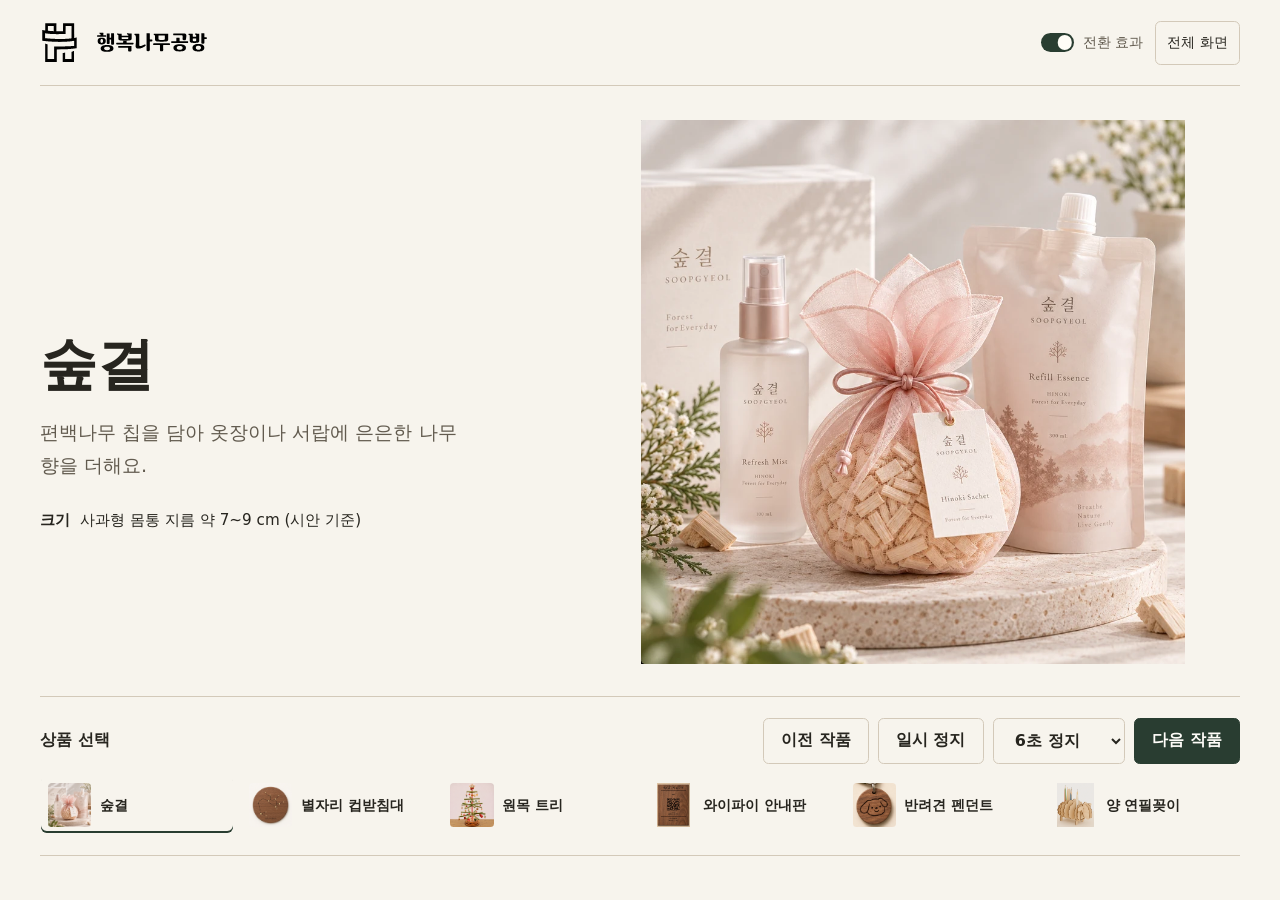
==== index.html @ fac93726 "Publish Happy Furniture Workshop portfolio" ====
<!doctype html>
<html lang="ko">
<head>
  <meta charset="utf-8">
  <meta name="viewport" content="width=device-width, initial-scale=1">
  <meta name="description" content="행복나무공방의 향기 주머니부터 별자리 컵받침까지, 여섯 가지 작품을 만나보세요.">
  <title>행복나무공방 · 작품 포트폴리오</title>
  <link rel="icon" href="assets/happy_furniture_ci_symbol_vector.svg?v=transparent" type="image/svg+xml">
  <link rel="stylesheet" href="styles.css?v=product-thumbnails">
  <script defer src="assets/particle-samples.js"></script>
  <script defer src="assets/particle-lightness.js"></script>
  <script defer src="portfolio.js?v=product-thumbnails"></script>
</head>
<body>
  <header class="masthead page-width">
    <div class="identity">
      <img class="identity-mark" src="assets/happy_furniture_ci_symbol_vector.svg?v=transparent" alt="">
      <img class="identity-name" src="assets/happy_furniture_wordmark_vector.svg?v=transparent" alt="행복나무공방">
    </div>
    <div class="display-controls">
      <label class="motion-control">
        <input type="checkbox" id="motion" checked>
        <span class="switch" aria-hidden="true"></span>
        <span>전환 효과</span>
      </label>
      <button type="button" id="fullscreen">전체 화면</button>
    </div>
  </header>

  <main class="page-width">
    <section class="showcase" id="showcase" aria-label="선택한 작품" aria-roledescription="슬라이드">
      <div class="project-name">
        <h1 id="title">숲결</h1>
      </div>
      <figure class="visual" id="visual">
        <img id="photo" src="assets/01-soopgyeol.webp" alt="편백나무 칩을 담은 분홍빛 향기 주머니와 숲결 패키지" width="898" height="898" fetchpriority="high">
      </figure>
      <div class="project-info" id="details">
        <p id="description">편백나무 칩을 담아 옷장이나 서랍에 은은한 나무 향을 더해요.</p>
        <dl class="product-size"><dt>크기</dt><dd id="size">사과형 몸통 지름 약 7~9 cm (시안 기준)</dd></dl>
      </div>
      <canvas id="particles" aria-hidden="true" hidden></canvas>
    </section>

    <nav class="collection" aria-labelledby="collection-heading">
      <div class="collection-bar">
        <h2 id="collection-heading">상품 선택</h2>
        <div class="project-controls">
          <button type="button" id="previous">이전 작품</button>
          <button type="button" id="autoplay">일시 정지</button>
          <select id="hold-duration" aria-label="상품 정지 시간">
            <option value="3">3초 정지</option>
            <option value="6" selected>6초 정지</option>
            <option value="10">10초 정지</option>
            <option value="15">15초 정지</option>
            <option value="20">20초 정지</option>
            <option value="30">30초 정지</option>
          </select>
          <button type="button" id="next">다음 작품</button>
        </div>
      </div>
      <ul id="works"></ul>
    </nav>
    <p class="sr-only" id="announcement" role="status" aria-atomic="true"></p>
  </main>
</body>
</html>
---- styles.css ----
:root {
  color-scheme: light;
  --paper: #f7f4ed;
  --ink: #27251f;
  --muted: #625b4f;
  --line: #d3c9b9;
  --accent: #72523b;
  --forest: #293d31;
  --serif: "Noto Serif KR", "Nanum Myeongjo", Batang, Georgia, serif;
  --sans: "Noto Sans KR", "Apple SD Gothic Neo", "Malgun Gothic", system-ui, sans-serif;
  font-family: var(--sans);
  background: var(--paper);
  color: var(--ink);
}

*, *::before, *::after { box-sizing: border-box; }
html, body:is(:fullscreen, .presentation) { scrollbar-width: none; }
body { margin: 0; }
button, input, select { font: inherit; }
button { touch-action: manipulation; }
button:focus-visible, select:focus-visible, input:focus-visible + .switch {
  outline: 3px solid #a36c40;
  outline-offset: 4px;
}
[hidden] { display: none !important; }

.page-width { width: min(100% - 5rem, 77rem); margin-inline: auto; }
.masthead {
  display: flex;
  justify-content: space-between;
  align-items: center;
  min-height: 5.375rem;
  gap: 1rem;
  border-bottom: 1px solid var(--line);
}
.identity { display: flex; align-items: center; gap: .8rem; }
.identity-mark { width: 2.45rem; height: 2.65rem; object-fit: contain; flex: none; }
.identity-name { display: block; width: 7.5rem; height: auto; }
.display-controls { display: flex; flex: none; align-items: center; gap: .75rem; }
.display-controls button {
  min-height: 2.75rem;
  padding: .35rem .7rem;
  border: 1px solid var(--line);
  border-radius: .35rem;
  color: var(--ink);
  background: transparent;
  font-size: .875rem;
  cursor: pointer;
}
.display-controls button:hover { background: #eee6d9; }
.motion-control {
  display: flex;
  align-items: center;
  gap: .55rem;
  min-height: 2.75rem;
  cursor: pointer;
  white-space: nowrap;
  color: var(--muted);
  font-size: .875rem;
}
.motion-control input { position: absolute; opacity: 0; width: 1px; height: 1px; }
.switch { width: 2.05rem; height: 1.18rem; border-radius: 1rem; background: #80796d; padding: .15rem; }
.switch::before { content: ""; display: block; width: .88rem; height: .88rem; border-radius: 50%; background: #fffdf7; }
.motion-control input:checked + .switch { background: var(--forest); }
.motion-control input:checked + .switch::before { transform: translateX(.86rem); }
.motion-control:has(input:disabled) { cursor: default; }

.showcase {
  position: relative;
  display: grid;
  grid-template-columns: minmax(0, .86fr) minmax(0, 1.14fr);
  grid-template-areas: "heading photo" "info photo";
  grid-template-rows: 1.03fr 1fr;
  column-gap: clamp(1.5rem, 4vw, 4.5rem);
  min-height: 27.5rem;
  margin-top: 2.15rem;
}
.project-name { grid-area: heading; align-self: end; }
h1 {
  font-family: var(--serif);
  font-size: clamp(2.55rem, 4.45vw, 4.4rem);
  font-weight: 700;
  line-height: 1.12;
  word-break: keep-all;
  overflow-wrap: break-word;
  margin: 0;
  text-wrap: balance;
}
.visual {
  grid-area: photo;
  display: grid;
  place-items: center;
  position: relative;
  margin: 0;
  height: clamp(28rem, 45vw, 34rem);
  overflow: hidden;
  border-radius: 0;
  background: transparent;
}
.visual img { position: absolute; inset: 0; width: 100%; height: 100%; object-fit: contain; display: block; }
.project-info { grid-area: info; align-self: start; }
.project-info p {
  max-width: 27rem;
  min-height: 3.5em;
  margin: 1.2rem 0 1.55rem;
  color: var(--muted);
  font-size: clamp(1.06rem, 1.5vw, 1.22rem);
  line-height: 1.72;
  word-break: keep-all;
}
.product-size { display: flex; gap: .65rem; align-items: baseline; margin: 0; color: var(--ink); font-size: .95rem; line-height: 1.6; }
.product-size dt { flex: none; font-weight: 700; }
.product-size dd { margin: 0; word-break: keep-all; font-variant-numeric: tabular-nums; }
.showcase[data-transitioning] .product-size { visibility: hidden; }
.project-controls { display: flex; flex-wrap: wrap; gap: .55rem; }
.project-controls :is(button, select) {
  min-height: 2.85rem;
  padding: .62rem 1.08rem;
  border: 1px solid var(--line);
  border-radius: .35rem;
  color: var(--ink);
  background: transparent;
  font-weight: 650;
  cursor: pointer;
}
.project-controls button:hover { background: #eee6d9; }
.project-controls #next { border-color: var(--forest); background: var(--forest); color: #fffdf9; }
.project-controls #next:hover { background: #385343; }
#particles { position: absolute; inset: 0; width: 100%; height: 100%; pointer-events: none; z-index: 2; }
.showcase[data-transitioning] #photo { opacity: 0; }

.collection { margin-top: 2rem; border-block: 1px solid var(--line); padding: 1.3rem 0; }
.collection-bar { display: flex; gap: .75rem; justify-content: space-between; align-items: center; flex-wrap: wrap; margin-bottom: .75rem; }
.collection h2 { margin: 0; font-size: 1rem; font-weight: 750; }
.collection ul { list-style: none; margin: 0; padding: 0; display: grid; grid-template-columns: repeat(6, minmax(0, 1fr)); gap: .45rem; }
.collection li button {
  width: 100%;
  height: 100%;
  display: flex;
  align-items: center;
  text-align: left;
  gap: .52rem;
  min-height: 3.65rem;
  padding: .32rem .44rem;
  background: transparent;
  border: 1px solid transparent;
  border-radius: .42rem;
  color: var(--ink);
  cursor: pointer;
  font-size: .875rem;
  font-weight: 650;
  line-height: 1.35;
  word-break: keep-all;
}
.collection li button:hover { background: #eee8da; }
.collection li button[aria-current="true"] { box-shadow: inset 0 -2px var(--forest); }
.project-thumbnail {
  --thumbnail-size: 2.7rem;
  display: grid;
  place-items: center;
  flex: none;
  width: var(--thumbnail-size);
  height: var(--thumbnail-size);
  overflow: hidden;
  border-radius: .24rem;
}
.project-thumbnail > img { display: block; width: 100%; height: 100%; object-fit: cover; }
.thumbnail-crop { position: relative; display: block; overflow: hidden; }
.thumbnail-crop img { position: absolute; display: block; max-width: none; }
.project-label { min-width: 0; overflow-wrap: anywhere; }
.sr-only { position: absolute; width: 1px; height: 1px; overflow: hidden; clip-path: inset(50%); white-space: nowrap; }

@media (max-width: 66rem) {
  .page-width { width: calc(100% - 3rem); }
  .collection ul { grid-template-columns: repeat(3, minmax(0, 1fr)); }
}
@media (max-width: 47rem) {
  .page-width { width: calc(100% - 2rem); }
  .masthead { min-height: 4.25rem; }
  .identity-mark { width: 2rem; height: 2.2rem; }
  .identity-name { width: 6.6rem; }
  .identity { gap: .55rem; }
  .showcase {
    grid-template: "heading" auto "photo" auto "info" auto / minmax(0, 1fr);
    margin-top: 1.4rem;
    min-height: 0;
    row-gap: .85rem;
  }
  h1 { font-size: clamp(2rem, 7.1vw, 3.15rem); text-wrap: initial; }
  .visual { height: clamp(15rem, 88vw, 27rem); }
  .project-info p { min-height: 0; margin: 0 0 .85rem; font-size: 1.02rem; }
  .project-controls :is(button, select) { flex: 1 1 auto; padding-inline: .45rem; }
  .collection { margin-top: 1.25rem; padding-top: .85rem; }
  .collection ul { gap: .32rem; }
  .collection li button { gap: .32rem; min-height: 3rem; padding: .24rem; }
  .project-thumbnail { --thumbnail-size: 2rem; }
}
@media (max-width: 23rem) {
  .collection ul { grid-template-columns: repeat(2,minmax(0,1fr)); }
}

body:is(:fullscreen, .presentation) {
  display: flex;
  flex-direction: column;
  height: 100dvh;
  padding-block: env(safe-area-inset-top) max(.5rem, env(safe-area-inset-bottom));
  background: var(--paper);
  overflow: auto;
}
body.presentation { position: fixed; inset: 0; z-index: 5; }
:is(:fullscreen, .presentation) .masthead { flex: none; min-height: 3.75rem; }
:is(:fullscreen, .presentation) main {
  flex: 1;
  display: grid;
  grid-template-rows: minmax(0, 1fr) auto;
  min-height: 0;
}
:is(:fullscreen, .presentation) .showcase { margin-top: .65rem; min-height: 0; }
:is(:fullscreen, .presentation) .visual { height: auto; min-height: 0; }
:is(:fullscreen, .presentation) h1 { font-size: clamp(1.55rem, min(4vw, 6dvh), 3.75rem); }
:is(:fullscreen, .presentation) .project-info p { margin: .6rem 0; min-height: 0; }
:is(:fullscreen, .presentation) .collection { margin-top: .65rem; padding-block: .6rem; }

@media (max-width: 47rem) and (orientation: portrait) {
  :is(:fullscreen, .presentation) .showcase {
    grid-template-rows: auto minmax(0, 1fr) auto;
    row-gap: .45rem;
  }
  :is(:fullscreen, .presentation) .collection ul { grid-template-columns: repeat(3, minmax(0, 1fr)); }
  :is(:fullscreen, .presentation) .collection-bar { gap: .4rem; margin-bottom: .35rem; }
  :is(:fullscreen, .presentation) .project-info p { font-size: .95rem; line-height: 1.5; }
  :is(:fullscreen, .presentation) .product-size { font-size: .85rem; }
  :is(:fullscreen, .presentation) .collection li button { font-size: .75rem; min-height: 2.75rem; }
  :is(:fullscreen, .presentation) .project-thumbnail { --thumbnail-size: 1.45rem; }
  :is(:fullscreen, .presentation) .project-controls { gap: .35rem; }
  :is(:fullscreen, .presentation) .project-controls :is(button, select) { font-size: .78rem; padding-inline: .35rem; }
}
@media (max-width: 27rem) {
  :is(:fullscreen, .presentation) .collection h2 {
    position: absolute;
    width: 1px;
    height: 1px;
    overflow: hidden;
    clip-path: inset(50%);
    white-space: nowrap;
  }
  :is(:fullscreen, .presentation) .project-controls {
    display: grid;
    grid-template-columns: repeat(2, minmax(0, 1fr)) minmax(4.9rem, 1.15fr) minmax(0, 1fr);
    width: 100%;
  }
  :is(:fullscreen, .presentation) .project-controls :is(button, select) {
    min-width: 0;
    padding-inline: .22rem;
    font-size: .75rem;
    white-space: nowrap;
  }
}
@media (max-width: 47rem) and (orientation: landscape) {
  :is(:fullscreen, .presentation) .masthead { min-height: 3.25rem; }
  :is(:fullscreen, .presentation) .showcase {
    grid-template: "heading photo" minmax(min-content, 1fr) "info photo" minmax(min-content, 1fr) / minmax(0, 1fr) minmax(0, 1.15fr);
    row-gap: 0;
  }
  :is(:fullscreen, .presentation) .collection ul { grid-template-columns: repeat(6, minmax(0, 1fr)); }
  :is(:fullscreen, .presentation) .collection li button { font-size: .75rem; min-height: 2.75rem; }
  :is(:fullscreen, .presentation) .project-thumbnail { --thumbnail-size: 1.45rem; }
  :is(:fullscreen, .presentation) .project-info p { font-size: .93rem; line-height: 1.5; }
  :is(:fullscreen, .presentation) .product-size { font-size: .83rem; }
}
@media (max-width: 26rem) {
  .display-controls, .motion-control { gap: .35rem; }
  .display-controls button { padding-inline: .4rem; }
  .masthead { gap: .35rem; }
  .identity-name { width: 4.65rem; }
  .identity-mark { width: 1.65rem; }
  .identity { gap: .35rem; }
}
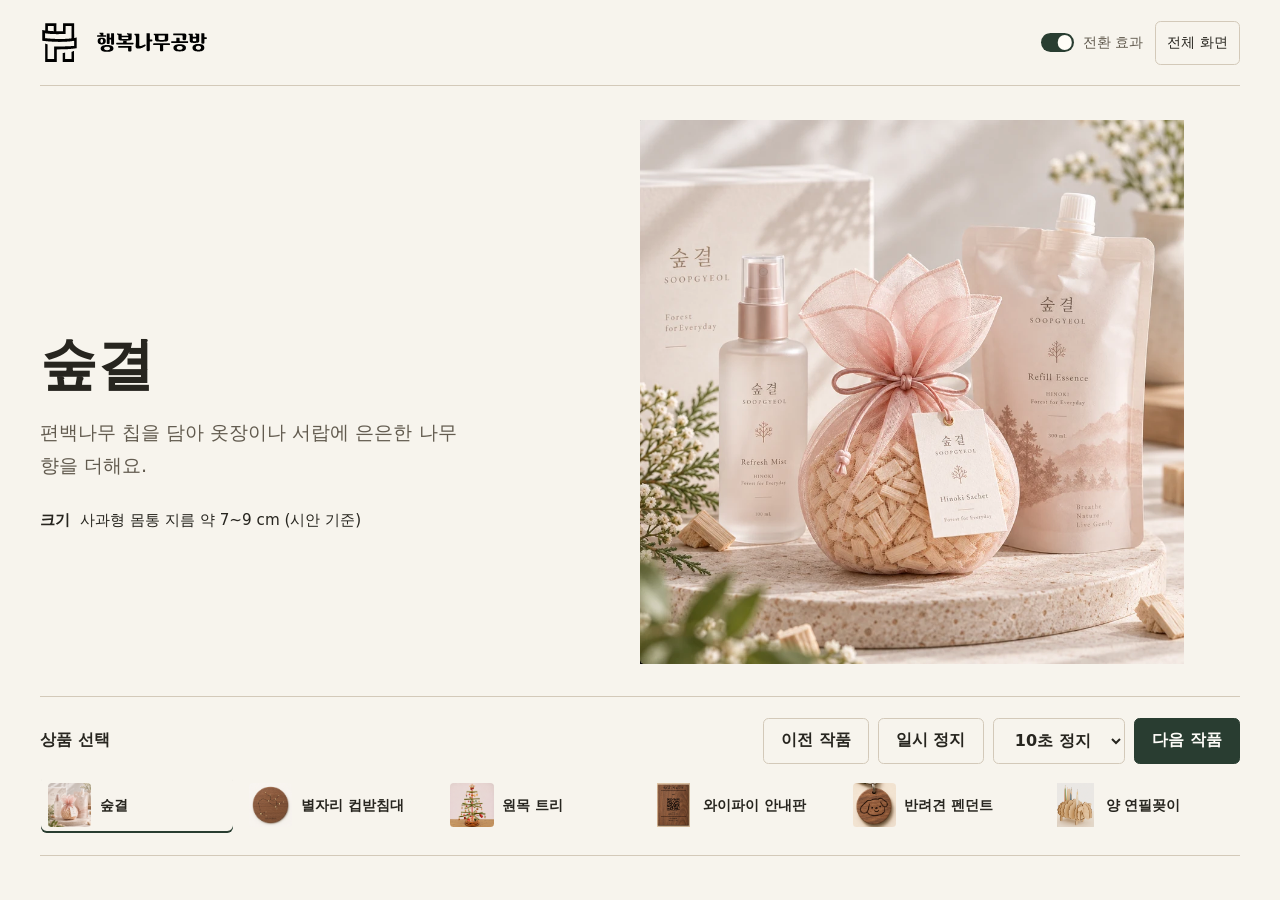
==== commit b97f2ec3: "Show a varnish sheen and default to a 10-second hold" ====
--- a/index.html
+++ b/index.html
@@ -6,10 +6,10 @@
   <meta name="description" content="행복나무공방의 향기 주머니부터 별자리 컵받침까지, 여섯 가지 작품을 만나보세요.">
   <title>행복나무공방 · 작품 포트폴리오</title>
   <link rel="icon" href="assets/happy_furniture_ci_symbol_vector.svg?v=transparent" type="image/svg+xml">
-  <link rel="stylesheet" href="styles.css?v=product-thumbnails">
+  <link rel="stylesheet" href="styles.css?v=varnish">
   <script defer src="assets/particle-samples.js"></script>
   <script defer src="assets/particle-lightness.js"></script>
-  <script defer src="portfolio.js?v=product-thumbnails"></script>
+  <script defer src="portfolio.js?v=varnish"></script>
 </head>
 <body>
   <header class="masthead page-width">
@@ -34,6 +34,7 @@
       </div>
       <figure class="visual" id="visual">
         <img id="photo" src="assets/01-soopgyeol.webp" alt="편백나무 칩을 담은 분홍빛 향기 주머니와 숲결 패키지" width="898" height="898" fetchpriority="high">
+        <div class="photo-finish" id="photo-finish" aria-hidden="true"></div>
       </figure>
       <div class="project-info" id="details">
         <p id="description">편백나무 칩을 담아 옷장이나 서랍에 은은한 나무 향을 더해요.</p>
@@ -50,8 +51,8 @@
           <button type="button" id="autoplay">일시 정지</button>
           <select id="hold-duration" aria-label="상품 정지 시간">
             <option value="3">3초 정지</option>
-            <option value="6" selected>6초 정지</option>
-            <option value="10">10초 정지</option>
+            <option value="6">6초 정지</option>
+            <option value="10" selected>10초 정지</option>
             <option value="15">15초 정지</option>
             <option value="20">20초 정지</option>
             <option value="30">30초 정지</option>
--- a/styles.css
+++ b/styles.css
@@ -88,6 +88,7 @@
 }
 .visual {
   grid-area: photo;
+  container-type: size;
   display: grid;
   place-items: center;
   position: relative;
@@ -98,6 +99,45 @@
   background: transparent;
 }
 .visual img { position: absolute; inset: 0; width: 100%; height: 100%; object-fit: contain; display: block; }
+.photo-finish {
+  position: absolute;
+  top: 50%;
+  left: 50%;
+  width: min(100cqw, calc(100cqh * var(--photo-ratio, 1)));
+  aspect-ratio: var(--photo-ratio, 1);
+  transform: translate(-50%, -50%);
+  pointer-events: none;
+  mix-blend-mode: soft-light;
+}
+.photo-finish::before, .photo-finish::after {
+  position: absolute;
+  background:
+    radial-gradient(ellipse 94% 38% at 25% 16%, rgb(255 248 227 / .76), rgb(255 241 214 / .22) 57%, transparent 100%),
+    linear-gradient(148deg, transparent 42%, rgb(73 34 19 / .26) 96%);
+}
+.photo-finish[data-work="06-zodiac-coaster"]::before {
+  content: "";
+  inset: 8.75% 8.85% 9.15% 8.85%;
+  border-radius: 50%;
+  mask-image: radial-gradient(closest-side, #000 91%, transparent);
+}
+.photo-finish[data-work="03-wifi-sign"]::before,
+.photo-finish[data-work="03-wifi-sign"]::after {
+  content: "";
+  inset: 11.1% 52.55% 11.25% 4.85%;
+  border-radius: 1% / .7%;
+  mask-image: linear-gradient(90deg, transparent, #000 4% 96%, transparent);
+}
+.photo-finish[data-work="03-wifi-sign"]::after { left: 52.65%; right: 4.75%; }
+.photo-finish[data-work="04-dog-pendant"]::before,
+.photo-finish[data-work="04-dog-pendant"]::after {
+  content: "";
+  inset: 27% 53.8% 17.2% 10.2%;
+  border-radius: 50%;
+  mask-image: radial-gradient(closest-side, #000 90%, transparent);
+}
+.photo-finish[data-work="04-dog-pendant"]::after { left: 53%; right: 11%; }
+.showcase[data-transitioning] .photo-finish { opacity: 0; }
 .project-info { grid-area: info; align-self: start; }
 .project-info p {
   max-width: 27rem;
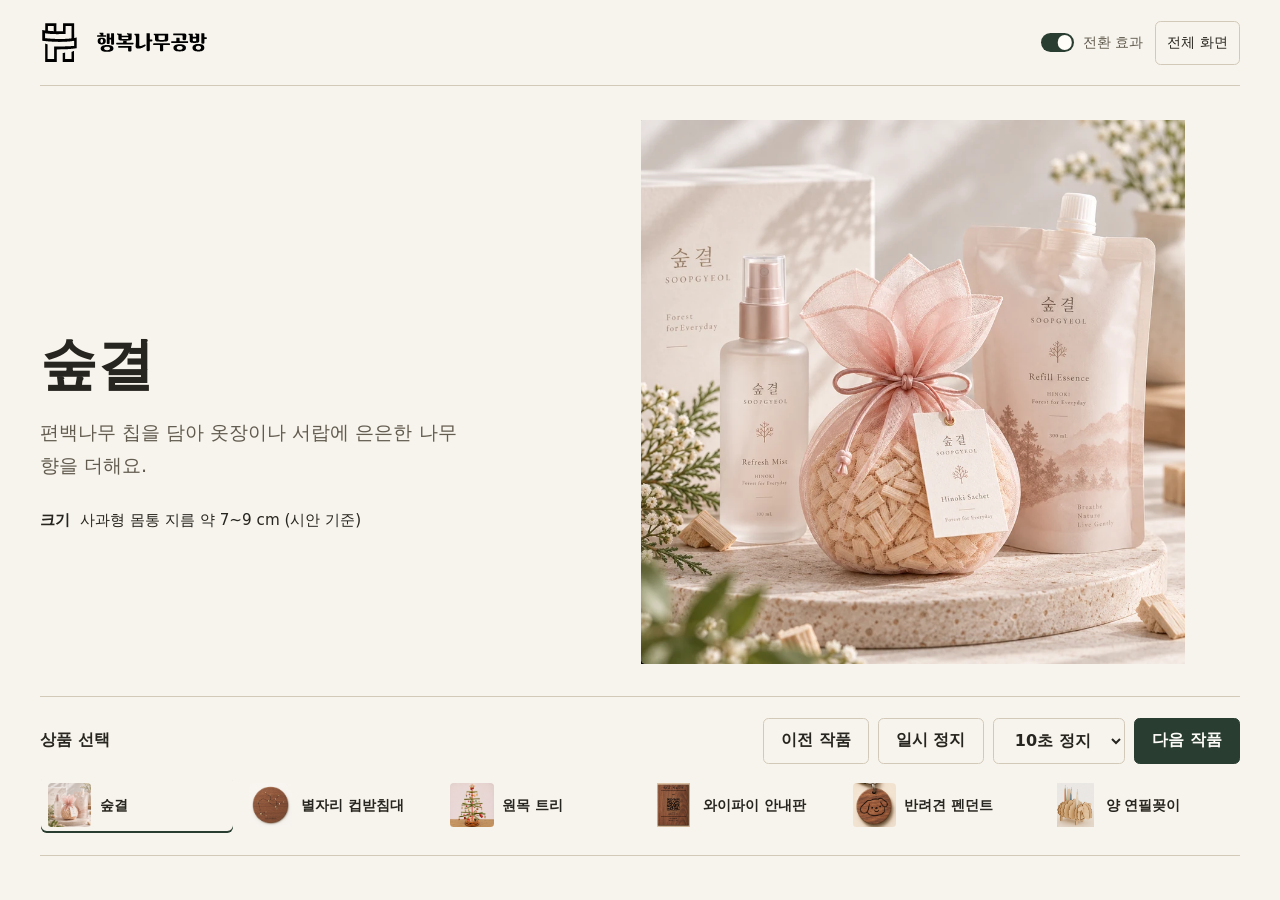
==== commit 6fe8f5cd: "Use EffectCraft color grades for the varnished products" ====
--- a/index.html
+++ b/index.html
@@ -6,10 +6,10 @@
   <meta name="description" content="행복나무공방의 향기 주머니부터 별자리 컵받침까지, 여섯 가지 작품을 만나보세요.">
   <title>행복나무공방 · 작품 포트폴리오</title>
   <link rel="icon" href="assets/happy_furniture_ci_symbol_vector.svg?v=transparent" type="image/svg+xml">
-  <link rel="stylesheet" href="styles.css?v=varnish">
-  <script defer src="assets/particle-samples.js"></script>
-  <script defer src="assets/particle-lightness.js"></script>
-  <script defer src="portfolio.js?v=varnish"></script>
+  <link rel="stylesheet" href="styles.css?v=effectcraft">
+  <script defer src="assets/particle-samples.js?v=effectcraft"></script>
+  <script defer src="assets/particle-lightness.js?v=effectcraft"></script>
+  <script defer src="portfolio.js?v=effectcraft"></script>
 </head>
 <body>
   <header class="masthead page-width">
@@ -33,8 +33,7 @@
         <h1 id="title">숲결</h1>
       </div>
       <figure class="visual" id="visual">
-        <img id="photo" src="assets/01-soopgyeol.webp" alt="편백나무 칩을 담은 분홍빛 향기 주머니와 숲결 패키지" width="898" height="898" fetchpriority="high">
-        <div class="photo-finish" id="photo-finish" aria-hidden="true"></div>
+        <img id="photo" src="assets/01-soopgyeol.webp?v=effectcraft" alt="편백나무 칩을 담은 분홍빛 향기 주머니와 숲결 패키지" width="898" height="898" fetchpriority="high">
       </figure>
       <div class="project-info" id="details">
         <p id="description">편백나무 칩을 담아 옷장이나 서랍에 은은한 나무 향을 더해요.</p>
--- a/styles.css
+++ b/styles.css
@@ -88,7 +88,6 @@
 }
 .visual {
   grid-area: photo;
-  container-type: size;
   display: grid;
   place-items: center;
   position: relative;
@@ -99,45 +98,6 @@
   background: transparent;
 }
 .visual img { position: absolute; inset: 0; width: 100%; height: 100%; object-fit: contain; display: block; }
-.photo-finish {
-  position: absolute;
-  top: 50%;
-  left: 50%;
-  width: min(100cqw, calc(100cqh * var(--photo-ratio, 1)));
-  aspect-ratio: var(--photo-ratio, 1);
-  transform: translate(-50%, -50%);
-  pointer-events: none;
-  mix-blend-mode: soft-light;
-}
-.photo-finish::before, .photo-finish::after {
-  position: absolute;
-  background:
-    radial-gradient(ellipse 94% 38% at 25% 16%, rgb(255 248 227 / .76), rgb(255 241 214 / .22) 57%, transparent 100%),
-    linear-gradient(148deg, transparent 42%, rgb(73 34 19 / .26) 96%);
-}
-.photo-finish[data-work="06-zodiac-coaster"]::before {
-  content: "";
-  inset: 8.75% 8.85% 9.15% 8.85%;
-  border-radius: 50%;
-  mask-image: radial-gradient(closest-side, #000 91%, transparent);
-}
-.photo-finish[data-work="03-wifi-sign"]::before,
-.photo-finish[data-work="03-wifi-sign"]::after {
-  content: "";
-  inset: 11.1% 52.55% 11.25% 4.85%;
-  border-radius: 1% / .7%;
-  mask-image: linear-gradient(90deg, transparent, #000 4% 96%, transparent);
-}
-.photo-finish[data-work="03-wifi-sign"]::after { left: 52.65%; right: 4.75%; }
-.photo-finish[data-work="04-dog-pendant"]::before,
-.photo-finish[data-work="04-dog-pendant"]::after {
-  content: "";
-  inset: 27% 53.8% 17.2% 10.2%;
-  border-radius: 50%;
-  mask-image: radial-gradient(closest-side, #000 90%, transparent);
-}
-.photo-finish[data-work="04-dog-pendant"]::after { left: 53%; right: 11%; }
-.showcase[data-transitioning] .photo-finish { opacity: 0; }
 .project-info { grid-area: info; align-self: start; }
 .project-info p {
   max-width: 27rem;
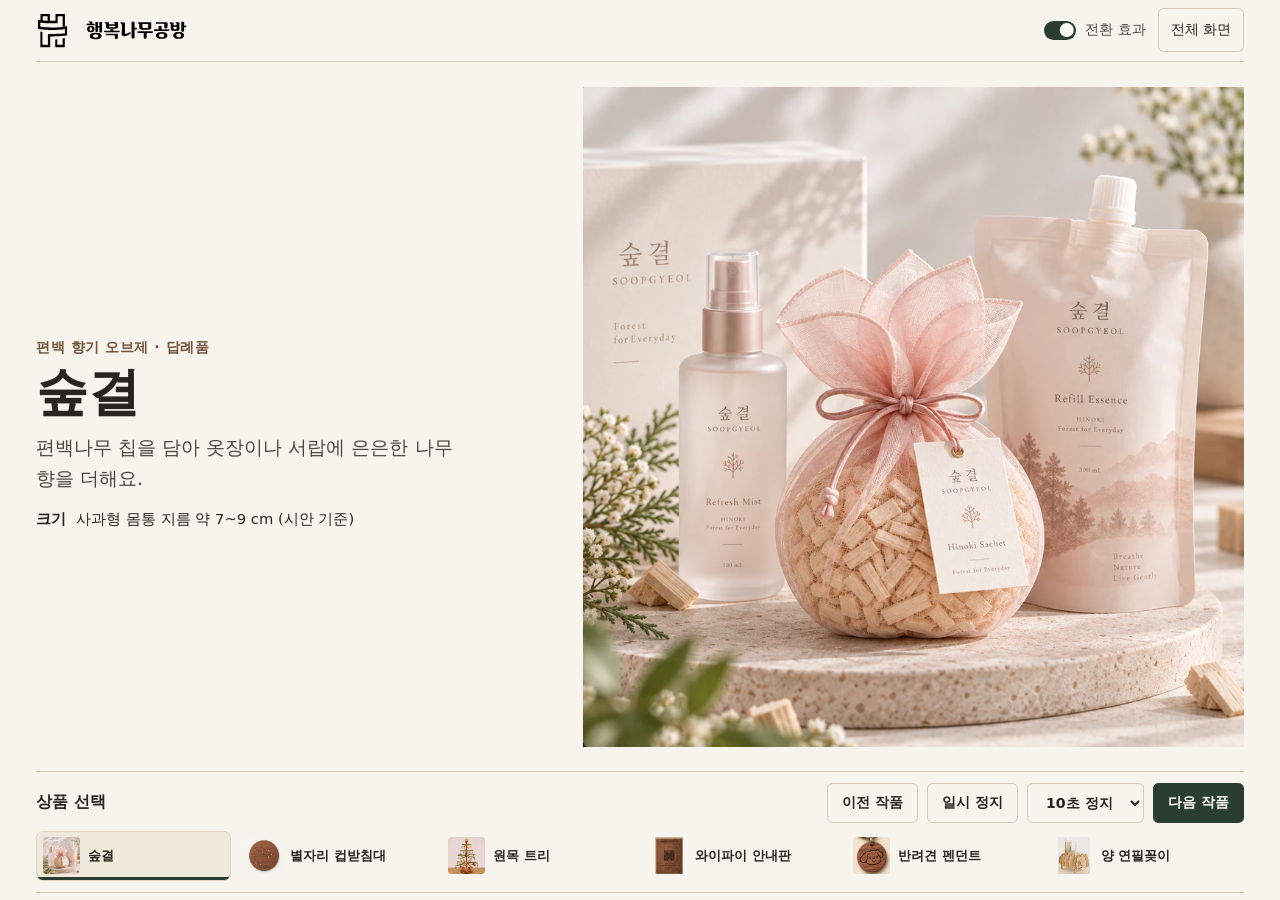
==== commit 43d7d37b: "Optimize tablet booth layout, particle thermal rest, wake lock, and product tags" ====
--- a/index.html
+++ b/index.html
@@ -2,14 +2,19 @@
 <html lang="ko">
 <head>
   <meta charset="utf-8">
-  <meta name="viewport" content="width=device-width, initial-scale=1">
-  <meta name="description" content="행복나무공방의 향기 주머니부터 별자리 컵받침까지, 여섯 가지 작품을 만나보세요.">
+  <meta name="viewport" content="width=device-width, initial-scale=1, viewport-fit=cover">
+  <meta name="description" content="행복나무공방의 향기 주머니부터 2027 양의 해 연필꽂이까지, 여섯 가지 작품을 만나보세요.">
+  <meta name="apple-mobile-web-app-capable" content="yes">
+  <meta name="apple-mobile-web-app-status-bar-style" content="default">
+  <meta name="apple-mobile-web-app-title" content="행복나무공방">
+  <meta name="mobile-web-app-capable" content="yes">
+  <meta name="theme-color" content="#f7f4ed">
   <title>행복나무공방 · 작품 포트폴리오</title>
   <link rel="icon" href="assets/happy_furniture_ci_symbol_vector.svg?v=transparent" type="image/svg+xml">
-  <link rel="stylesheet" href="styles.css?v=effectcraft">
+  <link rel="stylesheet" href="styles.css?v=booth24">
   <script defer src="assets/particle-samples.js?v=effectcraft"></script>
   <script defer src="assets/particle-lightness.js?v=effectcraft"></script>
-  <script defer src="portfolio.js?v=effectcraft"></script>
+  <script defer src="portfolio.js?v=booth24"></script>
 </head>
 <body>
   <header class="masthead page-width">
@@ -30,6 +35,7 @@
   <main class="page-width">
     <section class="showcase" id="showcase" aria-label="선택한 작품" aria-roledescription="슬라이드">
       <div class="project-name">
+        <p class="project-tag" id="tag">편백 향기 오브제 · 답례품</p>
         <h1 id="title">숲결</h1>
       </div>
       <figure class="visual" id="visual">
--- a/styles.css
+++ b/styles.css
@@ -2,7 +2,7 @@
   color-scheme: light;
   --paper: #f7f4ed;
   --ink: #27251f;
-  --muted: #625b4f;
+  --muted: #4c463c;
   --line: #d3c9b9;
   --accent: #72523b;
   --forest: #293d31;
@@ -15,7 +15,7 @@
 
 *, *::before, *::after { box-sizing: border-box; }
 html, body:is(:fullscreen, .presentation) { scrollbar-width: none; }
-body { margin: 0; }
+body { margin: 0; background: var(--paper); }
 button, input, select { font: inherit; }
 button { touch-action: manipulation; }
 button:focus-visible, select:focus-visible, input:focus-visible + .switch {
@@ -24,22 +24,22 @@
 }
 [hidden] { display: none !important; }
 
-.page-width { width: min(100% - 5rem, 77rem); margin-inline: auto; }
+.page-width { width: min(100% - 4.5rem, 77rem); margin-inline: auto; }
 .masthead {
   display: flex;
   justify-content: space-between;
   align-items: center;
-  min-height: 5.375rem;
+  min-height: 4.75rem;
   gap: 1rem;
   border-bottom: 1px solid var(--line);
 }
 .identity { display: flex; align-items: center; gap: .8rem; }
-.identity-mark { width: 2.45rem; height: 2.65rem; object-fit: contain; flex: none; }
-.identity-name { display: block; width: 7.5rem; height: auto; }
+.identity-mark { width: 2.35rem; height: 2.55rem; object-fit: contain; flex: none; }
+.identity-name { display: block; width: 7.4rem; height: auto; }
 .display-controls { display: flex; flex: none; align-items: center; gap: .75rem; }
 .display-controls button {
   min-height: 2.75rem;
-  padding: .35rem .7rem;
+  padding: .35rem .75rem;
   border: 1px solid var(--line);
   border-radius: .35rem;
   color: var(--ink);
@@ -59,8 +59,8 @@
   font-size: .875rem;
 }
 .motion-control input { position: absolute; opacity: 0; width: 1px; height: 1px; }
-.switch { width: 2.05rem; height: 1.18rem; border-radius: 1rem; background: #80796d; padding: .15rem; }
-.switch::before { content: ""; display: block; width: .88rem; height: .88rem; border-radius: 50%; background: #fffdf7; }
+.switch { width: 2.05rem; height: 1.18rem; border-radius: 1rem; background: #80796d; padding: .15rem; transition: background .2s ease; }
+.switch::before { content: ""; display: block; width: .88rem; height: .88rem; border-radius: 50%; background: #fffdf7; transition: transform .2s ease; }
 .motion-control input:checked + .switch { background: var(--forest); }
 .motion-control input:checked + .switch::before { transform: translateX(.86rem); }
 .motion-control:has(input:disabled) { cursor: default; }
@@ -71,14 +71,24 @@
   grid-template-columns: minmax(0, .86fr) minmax(0, 1.14fr);
   grid-template-areas: "heading photo" "info photo";
   grid-template-rows: 1.03fr 1fr;
-  column-gap: clamp(1.5rem, 4vw, 4.5rem);
-  min-height: 27.5rem;
-  margin-top: 2.15rem;
+  column-gap: clamp(1.5rem, 3.8vw, 4.2rem);
+  min-height: 24rem;
+  margin-top: 1.6rem;
 }
 .project-name { grid-area: heading; align-self: end; }
+.project-tag {
+  margin: 0 0 .55rem;
+  color: var(--accent);
+  font-size: clamp(.86rem, 1.15vw, 1rem);
+  font-weight: 700;
+  letter-spacing: .04em;
+  line-height: 1.35;
+  word-break: keep-all;
+  transition: opacity .35s ease;
+}
 h1 {
   font-family: var(--serif);
-  font-size: clamp(2.55rem, 4.45vw, 4.4rem);
+  font-size: clamp(2.45rem, 4.35vw, 4.3rem);
   font-weight: 700;
   line-height: 1.12;
   word-break: keep-all;
@@ -92,30 +102,59 @@
   place-items: center;
   position: relative;
   margin: 0;
-  height: clamp(28rem, 45vw, 34rem);
+  height: clamp(22rem, min(44vw, 56dvh), 33rem);
   overflow: hidden;
   border-radius: 0;
   background: transparent;
 }
-.visual img { position: absolute; inset: 0; width: 100%; height: 100%; object-fit: contain; display: block; }
+.visual img {
+  position: absolute;
+  inset: 0;
+  width: 100%;
+  height: 100%;
+  object-fit: contain;
+  display: block;
+}
 .project-info { grid-area: info; align-self: start; }
 .project-info p {
-  max-width: 27rem;
-  min-height: 3.5em;
-  margin: 1.2rem 0 1.55rem;
+  max-width: 28rem;
+  min-height: 3.3em;
+  margin: 1rem 0 1.25rem;
   color: var(--muted);
-  font-size: clamp(1.06rem, 1.5vw, 1.22rem);
-  line-height: 1.72;
+  font-size: clamp(1.08rem, 1.55vw, 1.26rem);
+  line-height: 1.68;
   word-break: keep-all;
 }
-.product-size { display: flex; gap: .65rem; align-items: baseline; margin: 0; color: var(--ink); font-size: .95rem; line-height: 1.6; }
+.product-size {
+  display: flex;
+  gap: .65rem;
+  align-items: baseline;
+  margin: 0;
+  color: var(--ink);
+  font-size: clamp(.95rem, 1.18vw, 1.04rem);
+  line-height: 1.55;
+  transition: opacity .35s ease;
+}
 .product-size dt { flex: none; font-weight: 700; }
 .product-size dd { margin: 0; word-break: keep-all; font-variant-numeric: tabular-nums; }
-.showcase[data-transitioning] .product-size { visibility: hidden; }
+
+/* Keep tag & size cleanly hidden during particle choreography so wood dust leads the eye */
+.showcase[data-transitioning] .project-tag,
+.showcase[data-transitioning] .product-size { opacity: 0; visibility: hidden; }
+.showcase[data-transitioning] #photo { opacity: 0; transition: none; }
+
+/* Calm crossfade transition ONLY during thermal cooling rest or when motion is off (0 ms handoff blink after particles!) */
+.showcase[data-fade-mode] .project-name,
+.showcase[data-fade-mode] .project-info,
+.showcase[data-fade-mode] #photo { transition: opacity .42s ease; }
+.showcase[data-fading] .project-name,
+.showcase[data-fading] .project-info,
+.showcase[data-fading] #photo { opacity: 0; }
+
 .project-controls { display: flex; flex-wrap: wrap; gap: .55rem; }
 .project-controls :is(button, select) {
-  min-height: 2.85rem;
-  padding: .62rem 1.08rem;
+  min-height: 2.75rem;
+  padding: .52rem 1rem;
   border: 1px solid var(--line);
   border-radius: .35rem;
   color: var(--ink);
@@ -127,21 +166,22 @@
 .project-controls #next { border-color: var(--forest); background: var(--forest); color: #fffdf9; }
 .project-controls #next:hover { background: #385343; }
 #particles { position: absolute; inset: 0; width: 100%; height: 100%; pointer-events: none; z-index: 2; }
-.showcase[data-transitioning] #photo { opacity: 0; }
-
-.collection { margin-top: 2rem; border-block: 1px solid var(--line); padding: 1.3rem 0; }
-.collection-bar { display: flex; gap: .75rem; justify-content: space-between; align-items: center; flex-wrap: wrap; margin-bottom: .75rem; }
+
+.collection { margin-top: 1.35rem; border-block: 1px solid var(--line); padding: 1rem 0; }
+.collection-bar { display: flex; gap: .75rem; justify-content: space-between; align-items: center; flex-wrap: wrap; margin-bottom: .65rem; }
 .collection h2 { margin: 0; font-size: 1rem; font-weight: 750; }
 .collection ul { list-style: none; margin: 0; padding: 0; display: grid; grid-template-columns: repeat(6, minmax(0, 1fr)); gap: .45rem; }
 .collection li button {
+  position: relative;
+  overflow: hidden;
   width: 100%;
   height: 100%;
   display: flex;
   align-items: center;
   text-align: left;
-  gap: .52rem;
-  min-height: 3.65rem;
-  padding: .32rem .44rem;
+  gap: .5rem;
+  min-height: 3.45rem;
+  padding: .3rem .44rem;
   background: transparent;
   border: 1px solid transparent;
   border-radius: .42rem;
@@ -149,13 +189,39 @@
   cursor: pointer;
   font-size: .875rem;
   font-weight: 650;
-  line-height: 1.35;
+  line-height: 1.32;
   word-break: keep-all;
 }
 .collection li button:hover { background: #eee8da; }
-.collection li button[aria-current="true"] { box-shadow: inset 0 -2px var(--forest); }
+.collection li button[aria-current="true"] {
+  background: #efe9dc;
+  border-color: #dfd6c6;
+  box-shadow: inset 0 -2px rgba(41, 61, 49, 0.22);
+}
+.collection li button[aria-current="true"]::after {
+  content: "";
+  position: absolute;
+  left: 0;
+  right: 0;
+  bottom: 0;
+  height: 2.5px;
+  background: var(--forest);
+  transform-origin: left center;
+  transform: scaleX(0);
+}
+body.is-holding .collection li button[aria-current="true"]::after {
+  animation: hold-progress var(--hold-ms, 10000ms) linear forwards;
+}
+body:not(.is-holding) .collection li button[aria-current="true"]::after {
+  transform: scaleX(1);
+}
+@keyframes hold-progress {
+  from { transform: scaleX(0); }
+  to { transform: scaleX(1); }
+}
+
 .project-thumbnail {
-  --thumbnail-size: 2.7rem;
+  --thumbnail-size: 2.6rem;
   display: grid;
   place-items: center;
   flex: none;
@@ -169,6 +235,37 @@
 .thumbnail-crop img { position: absolute; display: block; max-width: none; }
 .project-label { min-width: 0; overflow-wrap: anywhere; }
 .sr-only { position: absolute; width: 1px; height: 1px; overflow: hidden; clip-path: inset(50%); white-space: nowrap; }
+
+/* Single-screen fit for iPad & Lenovo Idea Tab landscape (even with browser address bar open!) */
+@media (min-width: 47.01rem) and (max-height: 58rem) {
+  body {
+    display: flex;
+    flex-direction: column;
+    height: 100dvh;
+    padding-block: env(safe-area-inset-top) max(.45rem, env(safe-area-inset-bottom));
+    overflow: hidden;
+  }
+  .masthead { flex: none; min-height: 3.85rem; }
+  .identity-mark { width: 2.1rem; height: 2.28rem; }
+  .identity-name { width: 6.8rem; }
+  main {
+    flex: 1;
+    display: grid;
+    grid-template-rows: minmax(0, 1fr) auto;
+    min-height: 0;
+  }
+  .showcase { margin-top: .85rem; min-height: 0; }
+  .visual { height: auto; min-height: 0; }
+  h1 { font-size: clamp(2.1rem, min(4.1vw, 6.4dvh), 3.9rem); }
+  .project-tag { margin-bottom: .4rem; font-size: clamp(.82rem, 1.1vw, .96rem); }
+  .project-info p { margin: .7rem 0 .85rem; min-height: 0; font-size: clamp(1rem, min(1.5vw, 2.35dvh), 1.22rem); line-height: 1.6; }
+  .product-size { font-size: clamp(.9rem, 1.15vw, 1rem); }
+  .collection { margin-top: .75rem; padding: .68rem 0; }
+  .collection-bar { margin-bottom: .5rem; }
+  .project-controls :is(button, select) { min-height: 2.5rem; padding: .38rem .88rem; font-size: .88rem; }
+  .collection li button { min-height: 3.15rem; padding: .24rem .38rem; font-size: .84rem; }
+  .project-thumbnail { --thumbnail-size: 2.3rem; }
+}
 
 @media (max-width: 66rem) {
   .page-width { width: calc(100% - 3rem); }
@@ -196,7 +293,7 @@
   .project-thumbnail { --thumbnail-size: 2rem; }
 }
 @media (max-width: 23rem) {
-  .collection ul { grid-template-columns: repeat(2,minmax(0,1fr)); }
+  .collection ul { grid-template-columns: repeat(2, minmax(0, 1fr)); }
 }
 
 body:is(:fullscreen, .presentation) {
@@ -205,10 +302,10 @@
   height: 100dvh;
   padding-block: env(safe-area-inset-top) max(.5rem, env(safe-area-inset-bottom));
   background: var(--paper);
-  overflow: auto;
+  overflow: hidden;
 }
 body.presentation { position: fixed; inset: 0; z-index: 5; }
-:is(:fullscreen, .presentation) .masthead { flex: none; min-height: 3.75rem; }
+:is(:fullscreen, .presentation) .masthead { flex: none; min-height: 3.65rem; }
 :is(:fullscreen, .presentation) main {
   flex: 1;
   display: grid;
@@ -217,8 +314,8 @@
 }
 :is(:fullscreen, .presentation) .showcase { margin-top: .65rem; min-height: 0; }
 :is(:fullscreen, .presentation) .visual { height: auto; min-height: 0; }
-:is(:fullscreen, .presentation) h1 { font-size: clamp(1.55rem, min(4vw, 6dvh), 3.75rem); }
-:is(:fullscreen, .presentation) .project-info p { margin: .6rem 0; min-height: 0; }
+:is(:fullscreen, .presentation) h1 { font-size: clamp(1.65rem, min(4.2vw, 6.6dvh), 4rem); }
+:is(:fullscreen, .presentation) .project-info p { margin: .65rem 0 .85rem; min-height: 0; }
 :is(:fullscreen, .presentation) .collection { margin-top: .65rem; padding-block: .6rem; }
 
 @media (max-width: 47rem) and (orientation: portrait) {
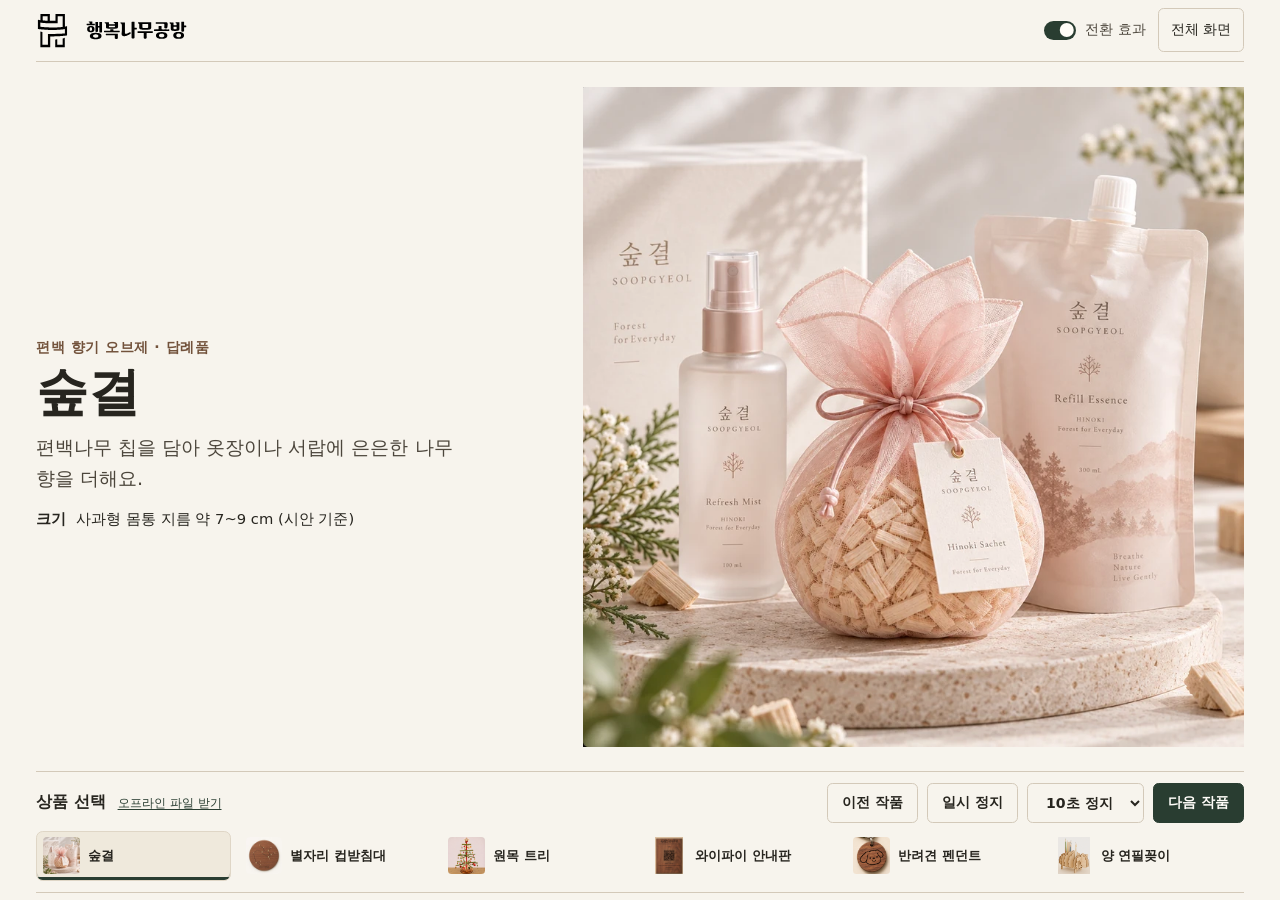
==== commit a3060a93: "Fix the zodiac thumbnail and add offline slideshow playback" ====
--- a/index.html
+++ b/index.html
@@ -11,10 +11,11 @@
   <meta name="theme-color" content="#f7f4ed">
   <title>행복나무공방 · 작품 포트폴리오</title>
   <link rel="icon" href="assets/happy_furniture_ci_symbol_vector.svg?v=transparent" type="image/svg+xml">
-  <link rel="stylesheet" href="styles.css?v=booth24">
-  <script defer src="assets/particle-samples.js?v=effectcraft"></script>
+  <link rel="stylesheet" href="styles.css?v=offline1">
+  <script defer src="assets/particle-samples.js?v=offline1"></script>
   <script defer src="assets/particle-lightness.js?v=effectcraft"></script>
-  <script defer src="portfolio.js?v=booth24"></script>
+  <script defer src="portfolio.js?v=offline1"></script>
+  <script defer src="offline.js?v=offline1"></script>
 </head>
 <body>
   <header class="masthead page-width">
@@ -50,7 +51,11 @@
 
     <nav class="collection" aria-labelledby="collection-heading">
       <div class="collection-bar">
-        <h2 id="collection-heading">상품 선택</h2>
+        <div class="collection-heading">
+          <h2 id="collection-heading">상품 선택</h2>
+          <a id="offline-download" href="workshop-offline.html" download>오프라인 파일 받기</a>
+          <span id="offline-status" hidden>오프라인 재생 준비 완료</span>
+        </div>
         <div class="project-controls">
           <button type="button" id="previous">이전 작품</button>
           <button type="button" id="autoplay">일시 정지</button>
--- a/styles.css
+++ b/styles.css
@@ -170,6 +170,11 @@
 .collection { margin-top: 1.35rem; border-block: 1px solid var(--line); padding: 1rem 0; }
 .collection-bar { display: flex; gap: .75rem; justify-content: space-between; align-items: center; flex-wrap: wrap; margin-bottom: .65rem; }
 .collection h2 { margin: 0; font-size: 1rem; font-weight: 750; }
+.collection-heading { display: flex; align-items: baseline; flex-wrap: wrap; gap: .35rem .75rem; }
+#offline-download, #offline-status { font-size: .78rem; }
+#offline-download { color: var(--forest); text-underline-offset: .2em; }
+#offline-status { color: var(--muted); }
+:is(:fullscreen, .presentation) :is(#offline-download, #offline-status) { display: none; }
 .collection ul { list-style: none; margin: 0; padding: 0; display: grid; grid-template-columns: repeat(6, minmax(0, 1fr)); gap: .45rem; }
 .collection li button {
   position: relative;
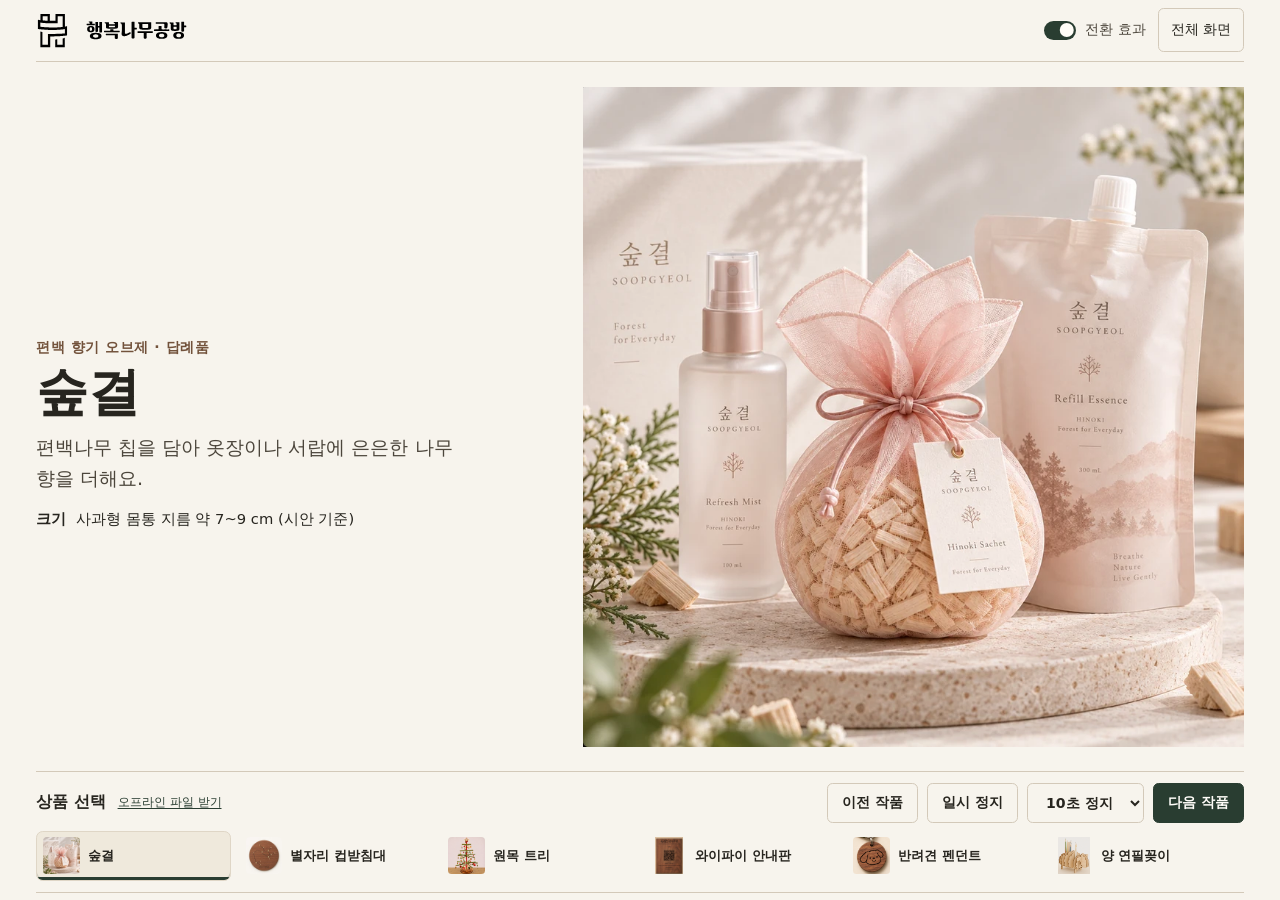
==== commit 43fdf1f0: "Harden offline PWA caching, autoplay image decoding, and tablet offline guide" ====
--- a/index.html
+++ b/index.html
@@ -11,11 +11,13 @@
   <meta name="theme-color" content="#f7f4ed">
   <title>행복나무공방 · 작품 포트폴리오</title>
   <link rel="icon" href="assets/happy_furniture_ci_symbol_vector.svg?v=transparent" type="image/svg+xml">
-  <link rel="stylesheet" href="styles.css?v=offline1">
+  <link rel="apple-touch-icon" sizes="192x192" href="assets/icon-192.png">
+  <link rel="manifest" href="manifest.webmanifest?v=offline2">
+  <link rel="stylesheet" href="styles.css?v=offline2">
   <script defer src="assets/particle-samples.js?v=offline1"></script>
   <script defer src="assets/particle-lightness.js?v=effectcraft"></script>
-  <script defer src="portfolio.js?v=offline1"></script>
-  <script defer src="offline.js?v=offline1"></script>
+  <script defer src="portfolio.js?v=offline2"></script>
+  <script defer src="offline.js?v=offline2"></script>
 </head>
 <body>
   <header class="masthead page-width">
@@ -54,7 +56,7 @@
         <div class="collection-heading">
           <h2 id="collection-heading">상품 선택</h2>
           <a id="offline-download" href="workshop-offline.html" download>오프라인 파일 받기</a>
-          <span id="offline-status" hidden>오프라인 재생 준비 완료</span>
+          <button type="button" id="offline-status" hidden>오프라인 재생 준비 완료</button>
         </div>
         <div class="project-controls">
           <button type="button" id="previous">이전 작품</button>
@@ -74,5 +76,18 @@
     </nav>
     <p class="sr-only" id="announcement" role="status" aria-atomic="true"></p>
   </main>
+
+  <dialog id="offline-guide" class="offline-guide" aria-labelledby="offline-guide-title">
+    <h3 id="offline-guide-title">태블릿 오프라인 재생 안내</h3>
+    <ul class="offline-guide-list">
+      <li><strong>아이패드 (Safari)</strong>: 내려받은 HTML 파일은 파일 앱 미리보기에서 자동 재생이 차단돼요. 지금 Safari에서 <strong>공유(□↑) → 홈 화면에 추가</strong>로 추가해 실행하면 인터넷 없이도 자동 재생됩니다.</li>
+      <li><strong>레노버 탭 · 안드로이드 (Chrome)</strong>: 메뉴(⋮)에서 <strong>홈 화면에 추가</strong> 또는 <strong>앱 설치</strong>를 권장해요. 내려받은 파일을 열 때는 ‘HTML 뷰어’가 아닌 <strong>Chrome으로 열기</strong>를 선택해 주세요.</li>
+      <li><strong>노트북 · PC</strong>: 내려받은 <code>workshop-offline.html</code>을 Chrome이나 Edge로 열면 바로 재생됩니다.</li>
+    </ul>
+    <div class="offline-guide-actions">
+      <a href="workshop-offline.html" download>파일 직접 내려받기</a>
+      <button type="button" id="offline-guide-close">닫기</button>
+    </div>
+  </dialog>
 </body>
 </html>
--- a/styles.css
+++ b/styles.css
@@ -170,11 +170,61 @@
 .collection { margin-top: 1.35rem; border-block: 1px solid var(--line); padding: 1rem 0; }
 .collection-bar { display: flex; gap: .75rem; justify-content: space-between; align-items: center; flex-wrap: wrap; margin-bottom: .65rem; }
 .collection h2 { margin: 0; font-size: 1rem; font-weight: 750; }
-.collection-heading { display: flex; align-items: baseline; flex-wrap: wrap; gap: .35rem .75rem; }
+.collection-heading { display: flex; align-items: center; flex-wrap: wrap; gap: .35rem .75rem; }
 #offline-download, #offline-status { font-size: .78rem; }
 #offline-download { color: var(--forest); text-underline-offset: .2em; }
-#offline-status { color: var(--muted); }
+#offline-status {
+  padding: .16rem .52rem;
+  border: 1px solid #c5d2c8;
+  border-radius: 999px;
+  background: #e9f1eb;
+  color: var(--forest);
+  font-weight: 650;
+  cursor: pointer;
+}
+#offline-status:hover { background: #dce8df; }
 :is(:fullscreen, .presentation) :is(#offline-download, #offline-status) { display: none; }
+
+.offline-guide {
+  max-width: min(30rem, calc(100vw - 2rem));
+  padding: 1.35rem 1.45rem;
+  border: 1px solid var(--line);
+  border-radius: .65rem;
+  background: var(--paper);
+  color: var(--ink);
+  box-shadow: 0 18px 48px rgba(39, 37, 31, .18);
+}
+.offline-guide::backdrop { background: rgba(39, 37, 31, .38); }
+.offline-guide h3 { margin: 0 0 .75rem; font-family: var(--serif); font-size: 1.2rem; }
+.offline-guide-list { margin: 0 0 1.05rem; padding-left: 1.15rem; display: grid; gap: .55rem; color: var(--muted); font-size: .92rem; line-height: 1.58; word-break: keep-all; }
+.offline-guide-list strong { color: var(--ink); }
+.offline-guide-list code { font-size: .84rem; padding: .08rem .28rem; border-radius: .22rem; background: #ede6d9; color: var(--ink); }
+.offline-guide-actions { display: flex; justify-content: space-between; align-items: center; gap: .75rem; }
+.offline-guide-actions a { color: var(--forest); font-size: .85rem; text-underline-offset: .2em; }
+.offline-guide-actions button {
+  min-height: 2.4rem;
+  padding: .35rem 1rem;
+  border: 1px solid var(--forest);
+  border-radius: .35rem;
+  background: var(--forest);
+  color: #fffdf9;
+  font-size: .88rem;
+  font-weight: 650;
+  cursor: pointer;
+}
+
+.offline-js-notice {
+  margin: .9rem 0 0;
+  padding: .85rem 1rem;
+  border: 1px solid #c9b79c;
+  border-radius: .45rem;
+  background: #f2eadc;
+  color: var(--ink);
+  font-size: .9rem;
+  line-height: 1.55;
+  word-break: keep-all;
+}
+html[data-js="ready"] .offline-js-notice { display: none !important; }
 .collection ul { list-style: none; margin: 0; padding: 0; display: grid; grid-template-columns: repeat(6, minmax(0, 1fr)); gap: .45rem; }
 .collection li button {
   position: relative;
@@ -246,6 +296,7 @@
   body {
     display: flex;
     flex-direction: column;
+    height: 100vh;
     height: 100dvh;
     padding-block: env(safe-area-inset-top) max(.45rem, env(safe-area-inset-bottom));
     overflow: hidden;
@@ -304,6 +355,7 @@
 body:is(:fullscreen, .presentation) {
   display: flex;
   flex-direction: column;
+  height: 100vh;
   height: 100dvh;
   padding-block: env(safe-area-inset-top) max(.5rem, env(safe-area-inset-bottom));
   background: var(--paper);
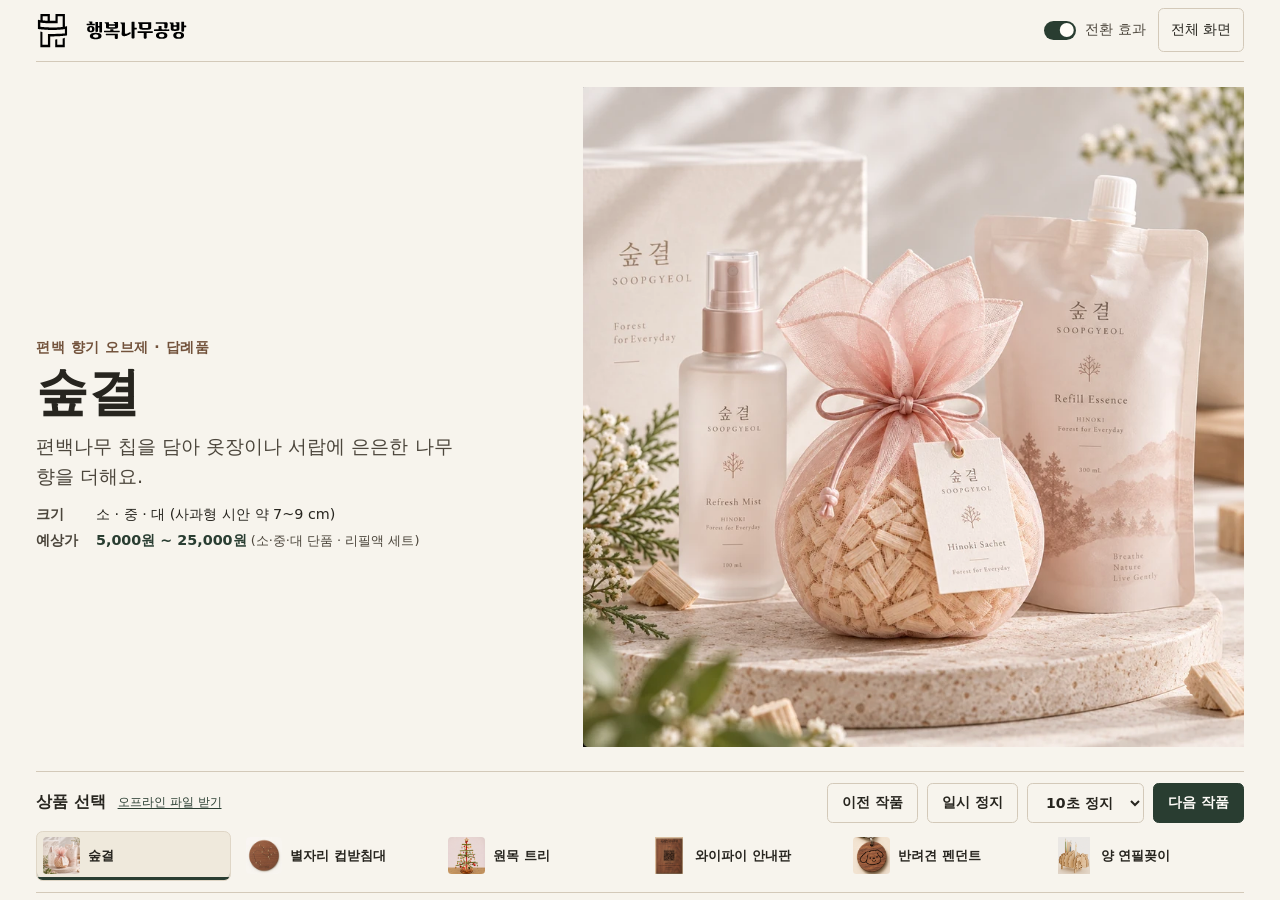
==== commit a1356984: "Add provisional estimated price ranges for all 6 portfolio works" ====
--- a/index.html
+++ b/index.html
@@ -12,12 +12,12 @@
   <title>행복나무공방 · 작품 포트폴리오</title>
   <link rel="icon" href="assets/happy_furniture_ci_symbol_vector.svg?v=transparent" type="image/svg+xml">
   <link rel="apple-touch-icon" sizes="192x192" href="assets/icon-192.png">
-  <link rel="manifest" href="manifest.webmanifest?v=offline2">
-  <link rel="stylesheet" href="styles.css?v=offline2">
+  <link rel="manifest" href="manifest.webmanifest?v=price1">
+  <link rel="stylesheet" href="styles.css?v=price1">
   <script defer src="assets/particle-samples.js?v=offline1"></script>
   <script defer src="assets/particle-lightness.js?v=effectcraft"></script>
-  <script defer src="portfolio.js?v=offline2"></script>
-  <script defer src="offline.js?v=offline2"></script>
+  <script defer src="portfolio.js?v=price1"></script>
+  <script defer src="offline.js?v=price1"></script>
 </head>
 <body>
   <header class="masthead page-width">
@@ -46,7 +46,10 @@
       </figure>
       <div class="project-info" id="details">
         <p id="description">편백나무 칩을 담아 옷장이나 서랍에 은은한 나무 향을 더해요.</p>
-        <dl class="product-size"><dt>크기</dt><dd id="size">사과형 몸통 지름 약 7~9 cm (시안 기준)</dd></dl>
+        <dl class="product-specs">
+          <div class="spec-row"><dt>크기</dt><dd id="size">소 · 중 · 대 (사과형 시안 약 7~9 cm)</dd></div>
+          <div class="spec-row spec-price"><dt>예상가</dt><dd id="price"><span class="price-range">5,000원 ~ 25,000원</span> <span class="price-note">(소·중·대 단품 · 리필액 세트)</span></dd></div>
+        </dl>
       </div>
       <canvas id="particles" aria-hidden="true" hidden></canvas>
     </section>
--- a/styles.css
+++ b/styles.css
@@ -125,22 +125,29 @@
   line-height: 1.68;
   word-break: keep-all;
 }
-.product-size {
-  display: flex;
-  gap: .65rem;
+.product-specs {
+  display: grid;
+  gap: .36rem;
+  margin: 0;
+  color: var(--ink);
+  font-size: clamp(.94rem, 1.15vw, 1.02rem);
+  line-height: 1.5;
+  transition: opacity .35s ease;
+}
+.spec-row {
+  display: grid;
+  grid-template-columns: 3.15rem minmax(0, 1fr);
+  column-gap: .6rem;
   align-items: baseline;
-  margin: 0;
-  color: var(--ink);
-  font-size: clamp(.95rem, 1.18vw, 1.04rem);
-  line-height: 1.55;
-  transition: opacity .35s ease;
-}
-.product-size dt { flex: none; font-weight: 700; }
-.product-size dd { margin: 0; word-break: keep-all; font-variant-numeric: tabular-nums; }
-
-/* Keep tag & size cleanly hidden during particle choreography so wood dust leads the eye */
+}
+.product-specs dt { font-weight: 700; color: var(--muted); white-space: nowrap; }
+.product-specs dd { margin: 0; word-break: keep-all; font-variant-numeric: tabular-nums; }
+.price-range { font-weight: 750; color: var(--forest); }
+.price-note { color: var(--muted); font-size: .9em; }
+
+/* Keep tag & specs cleanly hidden during particle choreography so wood dust leads the eye */
 .showcase[data-transitioning] .project-tag,
-.showcase[data-transitioning] .product-size { opacity: 0; visibility: hidden; }
+.showcase[data-transitioning] .product-specs { opacity: 0; visibility: hidden; }
 .showcase[data-transitioning] #photo { opacity: 0; transition: none; }
 
 /* Calm crossfade transition ONLY during thermal cooling rest or when motion is off (0 ms handoff blink after particles!) */
@@ -314,8 +321,8 @@
   .visual { height: auto; min-height: 0; }
   h1 { font-size: clamp(2.1rem, min(4.1vw, 6.4dvh), 3.9rem); }
   .project-tag { margin-bottom: .4rem; font-size: clamp(.82rem, 1.1vw, .96rem); }
-  .project-info p { margin: .7rem 0 .85rem; min-height: 0; font-size: clamp(1rem, min(1.5vw, 2.35dvh), 1.22rem); line-height: 1.6; }
-  .product-size { font-size: clamp(.9rem, 1.15vw, 1rem); }
+  .project-info p { margin: .6rem 0 .72rem; min-height: 0; font-size: clamp(1rem, min(1.5vw, 2.3dvh), 1.2rem); line-height: 1.58; }
+  .product-specs { font-size: clamp(.88rem, 1.12vw, .98rem); gap: .28rem; }
   .collection { margin-top: .75rem; padding: .68rem 0; }
   .collection-bar { margin-bottom: .5rem; }
   .project-controls :is(button, select) { min-height: 2.5rem; padding: .38rem .88rem; font-size: .88rem; }
@@ -383,7 +390,7 @@
   :is(:fullscreen, .presentation) .collection ul { grid-template-columns: repeat(3, minmax(0, 1fr)); }
   :is(:fullscreen, .presentation) .collection-bar { gap: .4rem; margin-bottom: .35rem; }
   :is(:fullscreen, .presentation) .project-info p { font-size: .95rem; line-height: 1.5; }
-  :is(:fullscreen, .presentation) .product-size { font-size: .85rem; }
+  :is(:fullscreen, .presentation) .product-specs { font-size: .84rem; gap: .22rem; }
   :is(:fullscreen, .presentation) .collection li button { font-size: .75rem; min-height: 2.75rem; }
   :is(:fullscreen, .presentation) .project-thumbnail { --thumbnail-size: 1.45rem; }
   :is(:fullscreen, .presentation) .project-controls { gap: .35rem; }
@@ -420,7 +427,7 @@
   :is(:fullscreen, .presentation) .collection li button { font-size: .75rem; min-height: 2.75rem; }
   :is(:fullscreen, .presentation) .project-thumbnail { --thumbnail-size: 1.45rem; }
   :is(:fullscreen, .presentation) .project-info p { font-size: .93rem; line-height: 1.5; }
-  :is(:fullscreen, .presentation) .product-size { font-size: .83rem; }
+  :is(:fullscreen, .presentation) .product-specs { font-size: .82rem; gap: .2rem; }
 }
 @media (max-width: 26rem) {
   .display-controls, .motion-control { gap: .35rem; }
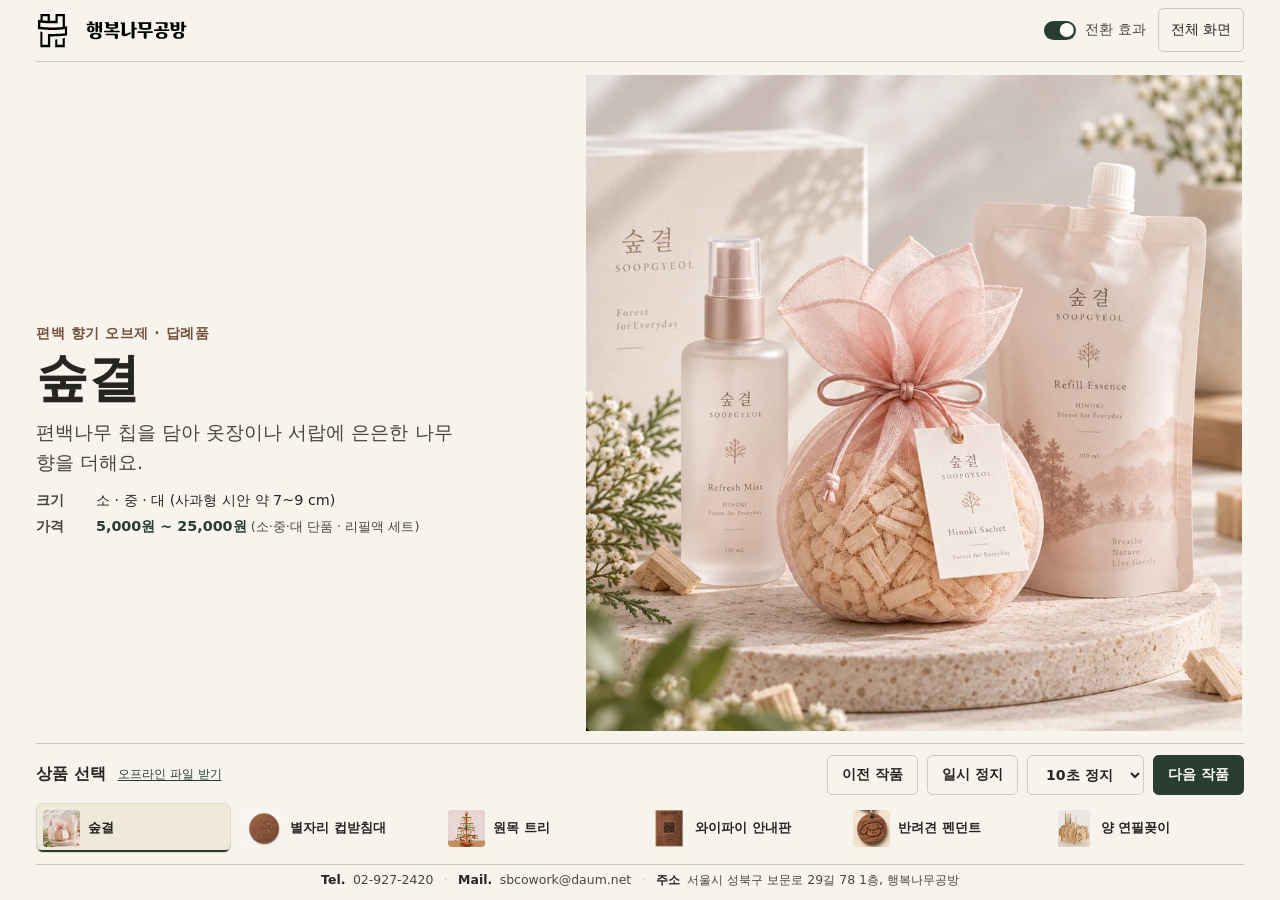
==== commit e37f3394: "Update finalized prices for 6 products and add workshop contact footer" ====
--- a/index.html
+++ b/index.html
@@ -12,12 +12,12 @@
   <title>행복나무공방 · 작품 포트폴리오</title>
   <link rel="icon" href="assets/happy_furniture_ci_symbol_vector.svg?v=transparent" type="image/svg+xml">
   <link rel="apple-touch-icon" sizes="192x192" href="assets/icon-192.png">
-  <link rel="manifest" href="manifest.webmanifest?v=price1">
-  <link rel="stylesheet" href="styles.css?v=price1">
+  <link rel="manifest" href="manifest.webmanifest?v=price2">
+  <link rel="stylesheet" href="styles.css?v=price2">
   <script defer src="assets/particle-samples.js?v=offline1"></script>
   <script defer src="assets/particle-lightness.js?v=effectcraft"></script>
-  <script defer src="portfolio.js?v=price1"></script>
-  <script defer src="offline.js?v=price1"></script>
+  <script defer src="portfolio.js?v=price2"></script>
+  <script defer src="offline.js?v=price2"></script>
 </head>
 <body>
   <header class="masthead page-width">
@@ -48,7 +48,7 @@
         <p id="description">편백나무 칩을 담아 옷장이나 서랍에 은은한 나무 향을 더해요.</p>
         <dl class="product-specs">
           <div class="spec-row"><dt>크기</dt><dd id="size">소 · 중 · 대 (사과형 시안 약 7~9 cm)</dd></div>
-          <div class="spec-row spec-price"><dt>예상가</dt><dd id="price"><span class="price-range">5,000원 ~ 25,000원</span> <span class="price-note">(소·중·대 단품 · 리필액 세트)</span></dd></div>
+          <div class="spec-row spec-price"><dt>가격</dt><dd id="price"><span class="price-range">5,000원 ~ 25,000원</span> <span class="price-note">(소·중·대 단품 · 리필액 세트)</span></dd></div>
         </dl>
       </div>
       <canvas id="particles" aria-hidden="true" hidden></canvas>
@@ -80,6 +80,16 @@
     <p class="sr-only" id="announcement" role="status" aria-atomic="true"></p>
   </main>
 
+  <footer class="workshop-footer page-width" aria-label="행복나무공방 연락처 및 위치">
+    <address class="workshop-contact">
+      <span class="contact-item"><strong>Tel.</strong> <a href="tel:02-927-2420">02-927-2420</a></span>
+      <span class="contact-sep" aria-hidden="true">·</span>
+      <span class="contact-item"><strong>Mail.</strong> <a href="mailto:sbcowork@daum.net">sbcowork@daum.net</a></span>
+      <span class="contact-sep" aria-hidden="true">·</span>
+      <span class="contact-item"><strong>주소</strong> 서울시 성북구 보문로 29길 78 1층, 행복나무공방</span>
+    </address>
+  </footer>
+
   <dialog id="offline-guide" class="offline-guide" aria-labelledby="offline-guide-title">
     <h3 id="offline-guide-title">태블릿 오프라인 재생 안내</h3>
     <ul class="offline-guide-list">
--- a/styles.css
+++ b/styles.css
@@ -298,6 +298,28 @@
 .project-label { min-width: 0; overflow-wrap: anywhere; }
 .sr-only { position: absolute; width: 1px; height: 1px; overflow: hidden; clip-path: inset(50%); white-space: nowrap; }
 
+.workshop-footer {
+  flex: none;
+  padding: .85rem 0 1.35rem;
+  color: var(--muted);
+  font-size: .84rem;
+  line-height: 1.55;
+}
+.workshop-contact {
+  font-style: normal;
+  display: flex;
+  flex-wrap: wrap;
+  align-items: center;
+  justify-content: center;
+  gap: .25rem .65rem;
+  text-align: center;
+  word-break: keep-all;
+}
+.contact-item strong { color: var(--ink); font-weight: 700; margin-right: .22rem; }
+.contact-item a { color: inherit; text-decoration: none; font-variant-numeric: tabular-nums; }
+.contact-item a:hover { color: var(--forest); text-decoration: underline; text-underline-offset: .2em; }
+.contact-sep { color: var(--line); user-select: none; }
+
 /* Single-screen fit for iPad & Lenovo Idea Tab landscape (even with browser address bar open!) */
 @media (min-width: 47.01rem) and (max-height: 58rem) {
   body {
@@ -328,6 +350,7 @@
   .project-controls :is(button, select) { min-height: 2.5rem; padding: .38rem .88rem; font-size: .88rem; }
   .collection li button { min-height: 3.15rem; padding: .24rem .38rem; font-size: .84rem; }
   .project-thumbnail { --thumbnail-size: 2.3rem; }
+  .workshop-footer { padding: .42rem 0 .25rem; font-size: .78rem; line-height: 1.35; }
 }
 
 @media (max-width: 66rem) {
@@ -354,6 +377,9 @@
   .collection ul { gap: .32rem; }
   .collection li button { gap: .32rem; min-height: 3rem; padding: .24rem; }
   .project-thumbnail { --thumbnail-size: 2rem; }
+  .workshop-footer { padding: .85rem 0 1.25rem; font-size: .8rem; }
+  .contact-sep { display: none; }
+  .workshop-contact { flex-direction: column; gap: .2rem; }
 }
 @media (max-width: 23rem) {
   .collection ul { grid-template-columns: repeat(2, minmax(0, 1fr)); }
@@ -381,6 +407,7 @@
 :is(:fullscreen, .presentation) h1 { font-size: clamp(1.65rem, min(4.2vw, 6.6dvh), 4rem); }
 :is(:fullscreen, .presentation) .project-info p { margin: .65rem 0 .85rem; min-height: 0; }
 :is(:fullscreen, .presentation) .collection { margin-top: .65rem; padding-block: .6rem; }
+:is(:fullscreen, .presentation) .workshop-footer { padding: .35rem 0 .15rem; font-size: .76rem; line-height: 1.3; }
 
 @media (max-width: 47rem) and (orientation: portrait) {
   :is(:fullscreen, .presentation) .showcase {
